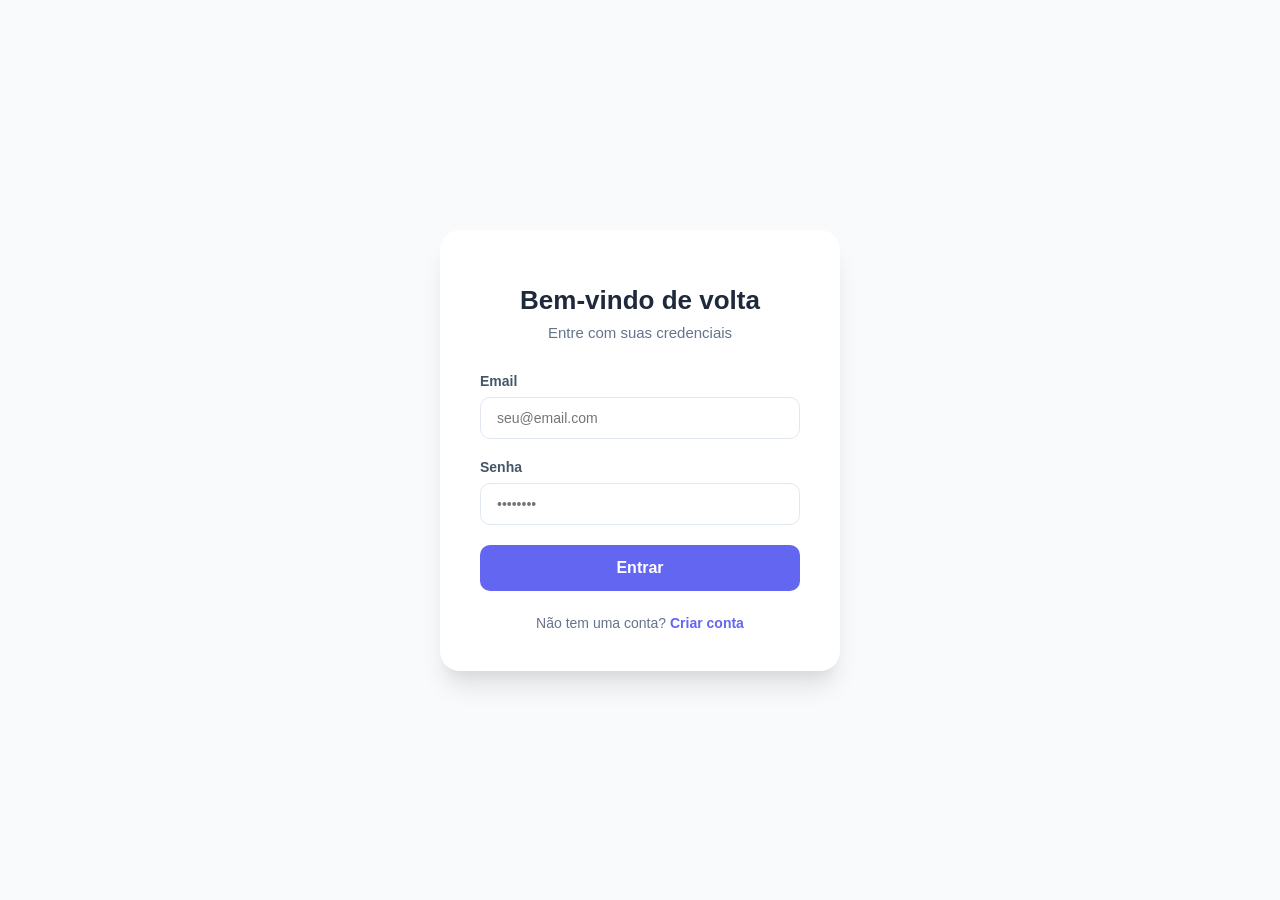
==== Index.html @ 8b7a5c47 "Update" ====
<!doctype html>
  <html lang="pt-br">
    <head>
      <meta charset="UTF-8" />
      <meta name="viewport" content="width=device-width, initial-scale=1.0" />
      <title>DevAcademy - Acesso</title>
      <link rel="stylesheet" href="style.css" />
    </head>
    <body>
      <div class="auth-container">
        <div class="form-card">
          <div id="mensagemBox"></div>

          <div id="login-section">
            <h2>Bem-vindo de volta</h2>
            <p class="subtitle">Entre com suas credenciais</p>

            <form id="formulario-login">
              <div class="input-group">
                <label for="email">Email</label>
                <input
                  type="email"
                  id="email"
                  required
                  placeholder="seu@email.com"
                />
              </div>
              <div class="input-group">
                <label for="senha">Senha</label>
                <input
                  type="password"
                  id="senha"
                  required
                  placeholder="••••••••"
                />
              </div>
              <button id="bnt" type="submit" class="btn">Entrar</button>
            </form>

            <div class="switch-text">
              Não tem uma conta?
              <a class="btn-link" href="Cadastrar.html">Criar conta</a>
            </div>
          </div>

          <!-- LOGIN -->
          <div id="dashboard-section" class="hidden" >
            <h2>Painel Protegido</h2>
            <p>Olá, você está logado!</p>
            <div class="gap">
            <button id="fetch-data-btn" class="btn">Buscar dados</button>
            <div id="api-data"></div>
            <button id="logout-btn" class="btn">Sair</button>
            </div>
          </div>

      <script src="script.js"></script>
    </body>
  </html>
---- style.css ----
* {
    margin: 0;
    padding: 0;
    box-sizing: border-box;
    font-family: 'Inter', -apple-system, sans-serif;
}

body {
    background: #f8fafc;
    height: 100vh;
    display: flex;
    justify-content: center;
    align-items: center;
}

.auth-container {
    width: 100%;
    max-width: 440px;
    padding: 20px;
}

.form-card {
    background: #ffffff;
    padding: 40px;
    border-radius: 20px;
    box-shadow: 0 20px 25px -5px rgba(0, 0, 0, 0.1), 0 10px 10px -5px rgba(0, 0, 0, 0.04);
}

h2 {
    color: #1e293b;
    font-size: 26px;
    font-weight: 700;
    margin-bottom: 8px;
    text-align: center;
}

.subtitle {
    color: #64748b;
    font-size: 15px;
    text-align: center;
    margin-bottom: 32px;
}

.input-group {
    margin-bottom: 20px;
}

label {
    display: block;
    font-size: 14px;
    font-weight: 600;
    color: #475569;
    margin-bottom: 8px;
}

input {
    width: 100%;
    padding: 12px 16px;
    border: 1.5px solid #e2e8f0;
    border-radius: 10px;
    font-size: 14px;
    transition: all 0.3s ease;
}

input:focus {
    outline: none;
    border-color: #6366f1;
    box-shadow: 0 0 0 4px rgba(99, 102, 241, 0.1);
}

.btn {
    width: 100%;
    padding: 14px;
    background: #6366f1;
    color: white;
    border: none;
    border-radius: 10px;
    font-size: 16px;
    font-weight: 600;
    cursor: pointer;
    transition: all 0.2s;
}

.btn:hover {
    background: #4f46e5;
}

#logout-btn {
    background: #f1f5f9;
    color: #ef4444;
    margin-top: 12px;
}

#logout-btn:hover {
    background: #fee2e2;
}

.switch-text {
    margin-top: 24px;
    text-align: center;
    font-size: 14px;
    color: #64748b;
}

.btn-link {
    color: #6366f1;
    font-weight: 600;
    text-decoration: none;
}

.hidden {
    display: none;
}

.gap {
    display: flex;
    flex-direction: column;
    gap: 12px;
    margin-top: 20px;
}

#dashboard-section p {
    text-align: center;
    color: #475569;
    background: #f1f5f9;
    padding: 15px;
    border-radius: 8px;
}

#mensagemBox {
    text-align: center;
    margin-bottom: 15px;
    font-size: 14px;
    font-weight: 500;
}
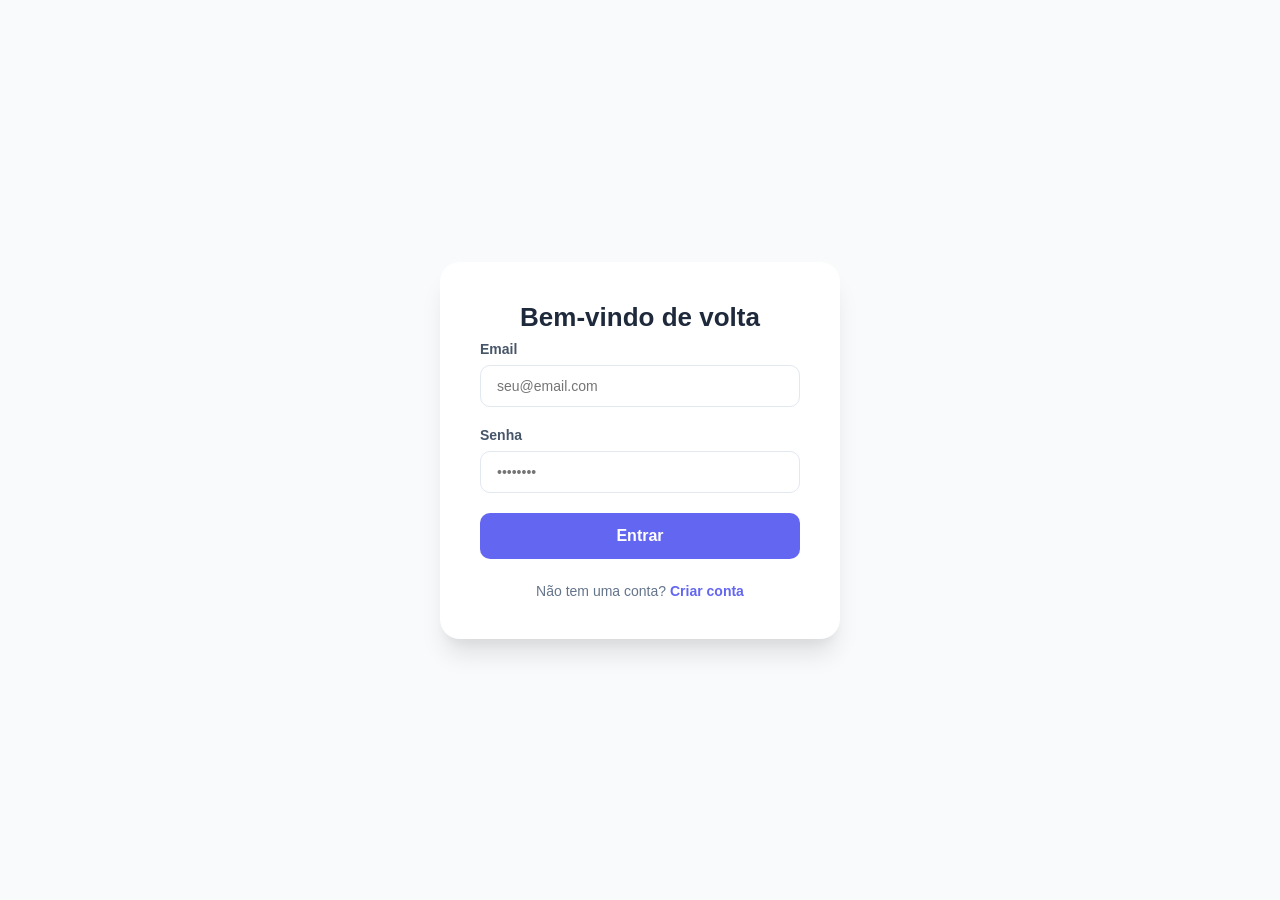
==== commit 5a4e5e6b: "update" ====
--- a/Index.html
+++ b/Index.html
@@ -4,45 +4,32 @@
       <meta charset="UTF-8" />
       <meta name="viewport" content="width=device-width, initial-scale=1.0" />
       <title>DevAcademy - Acesso</title>
-      <link rel="stylesheet" href="style.css" />
+      <link rel="stylesheet" href="/Css/style.css" />
     </head>
     <body>
-      <div class="auth-container">
-        <div class="form-card">
-          <div id="mensagemBox"></div>
+<div class="auth-container">
+    <div class="form-card">
+        <div id="mensagemBox" style="display:none; margin-bottom: 10px;"></div>
 
-          <div id="login-section">
+        <div id="login-section">
             <h2>Bem-vindo de volta</h2>
-            <p class="subtitle">Entre com suas credenciais</p>
-
             <form id="formulario-login">
-              <div class="input-group">
-                <label for="email">Email</label>
-                <input
-                  type="email"
-                  id="email"
-                  required
-                  placeholder="seu@email.com"
-                />
-              </div>
-              <div class="input-group">
-                <label for="senha">Senha</label>
-                <input
-                  type="password"
-                  id="senha"
-                  required
-                  placeholder="••••••••"
-                />
-              </div>
-              <button id="bnt" type="submit" class="btn">Entrar</button>
+                <div class="input-group">
+                    <label for="email">Email</label>
+                    <input type="email" id="email" required placeholder="seu@email.com" />
+                </div>
+                <div class="input-group">
+                    <label for="senha">Senha</label>
+                    <input type="password" id="senha" required placeholder="••••••••" />
+                </div>
+                <button id="bnt" type="submit" class="btn">Entrar</button>
             </form>
-
             <div class="switch-text">
-              Não tem uma conta?
-              <a class="btn-link" href="Cadastrar.html">Criar conta</a>
+                <p>Não tem uma conta? <a class="btn-link" href="Cadastrar.html">Criar conta</a></p>
             </div>
-          </div>
-
+        </div>
+    </div>
+</div>
           <!-- LOGIN -->
           <div id="dashboard-section" class="hidden" >
             <h2>Painel Protegido</h2>
@@ -51,9 +38,10 @@
             <button id="fetch-data-btn" class="btn">Buscar dados</button>
             <div id="api-data"></div>
             <button id="logout-btn" class="btn">Sair</button>
-            </div>
           </div>
+        </div>
+        
 
       <script src="script.js"></script>
     </body>
-  </html>
+  </html>
--- a/Css/style.css
+++ b/Css/style.css
@@ -0,0 +1,135 @@
+* {
+    margin: 0;
+    padding: 0;
+    box-sizing: border-box;
+    font-family: 'Inter', -apple-system, sans-serif;
+}
+
+body {
+    background: #f8fafc;
+    height: 100vh;
+    display: flex;
+    justify-content: center;
+    align-items: center;
+}
+
+.auth-container {
+    width: 100%;
+    max-width: 440px;
+    padding: 20px;
+}
+
+.form-card {
+    background: #ffffff;
+    padding: 40px;
+    border-radius: 20px;
+    box-shadow: 0 20px 25px -5px rgba(0, 0, 0, 0.1), 0 10px 10px -5px rgba(0, 0, 0, 0.04);
+}
+
+h2 {
+    color: #1e293b;
+    font-size: 26px;
+    font-weight: 700;
+    margin-bottom: 8px;
+    text-align: center;
+}
+
+.subtitle {
+    color: #64748b;
+    font-size: 15px;
+    text-align: center;
+    margin-bottom: 32px;
+}
+
+.input-group {
+    margin-bottom: 20px;
+}
+
+label {
+    display: block;
+    font-size: 14px;
+    font-weight: 600;
+    color: #475569;
+    margin-bottom: 8px;
+}
+
+input {
+    width: 100%;
+    padding: 12px 16px;
+    border: 1.5px solid #e2e8f0;
+    border-radius: 10px;
+    font-size: 14px;
+    transition: all 0.3s ease;
+}
+
+input:focus {
+    outline: none;
+    border-color: #6366f1;
+    box-shadow: 0 0 0 4px rgba(99, 102, 241, 0.1);
+}
+
+.btn {
+    width: 100%;
+    padding: 14px;
+    background: #6366f1;
+    color: white;
+    border: none;
+    border-radius: 10px;
+    font-size: 16px;
+    font-weight: 600;
+    cursor: pointer;
+    transition: all 0.2s;
+}
+
+.btn:hover {
+    background: #4f46e5;
+}
+
+#logout-btn {
+    background: #f1f5f9;
+    color: #ef4444;
+    margin-top: 12px;
+}
+
+#logout-btn:hover {
+    background: #fee2e2;
+}
+
+.switch-text {
+    margin-top: 24px;
+    text-align: center;
+    font-size: 14px;
+    color: #64748b;
+}
+
+.btn-link {
+    color: #6366f1;
+    font-weight: 600;
+    text-decoration: none;
+}
+
+.hidden {
+    display: none;
+}
+
+.gap {
+    display: flex;
+    flex-direction: column;
+    gap: 12px;
+    margin-top: 20px;
+}
+
+#dashboard-section p {
+    text-align: center;
+    color: #475569;
+    background: #f1f5f9;
+    padding: 15px;
+    border-radius: 8px;
+}
+
+#mensagemBox {
+    text-align: center;
+    margin-bottom: 15px;
+    font-size: 14px;
+    font-weight: 500;
+}
